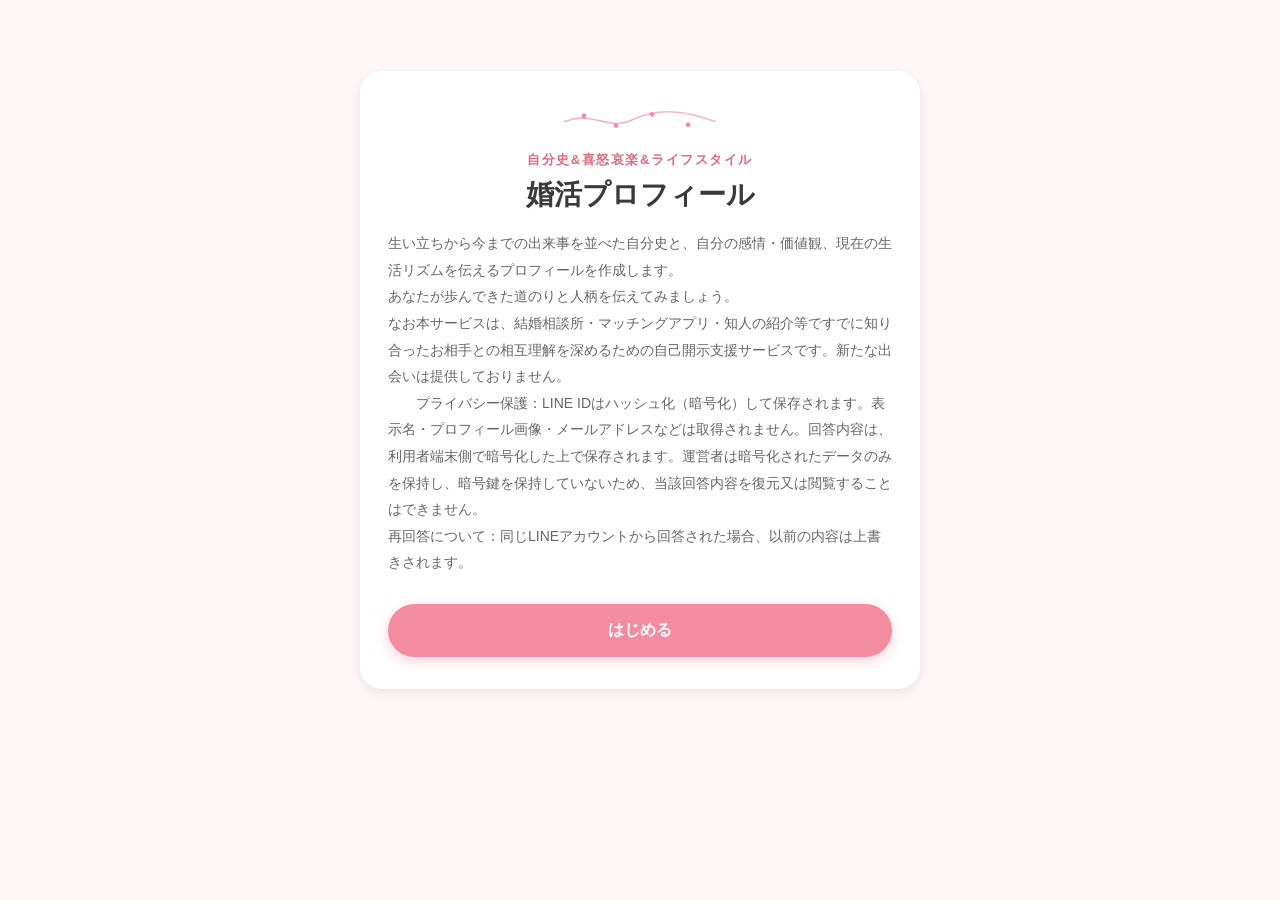
==== index.html @ e48422dd "Update index.html" ====
<!DOCTYPE html>
<html lang="ja">
<head>
<meta charset="UTF-8"/>
<meta name="viewport" content="width=device-width, initial-scale=1.0, viewport-fit=cover"/>
<meta name="theme-color" content="#f48ca0"/>
<title>婚活プロフィール</title>
<link rel="stylesheet" href="style.css"/>
<script src="https://static.line-scdn.net/liff/edge/2/sdk.js"></script>
</head>
<body>

<!-- 公開ビュー（共有リンクで開いたとき） -->
<div id="publicView" class="public-view container"></div>

<!-- スクショ抑止ウォーターマーク（共有リンクの閲覧者にのみ表示） -->
<div id="screenshotWatermark" aria-hidden="true"></div>
  
<!-- アプリ本体 -->
<div id="app" class="app-shell container">

  <!-- トップ画面 -->
  <section id="screen-top" class="screen screen-top">
    <div class="top-card">
      <div class="top-deco" aria-hidden="true">
        <svg viewBox="0 0 200 32" xmlns="http://www.w3.org/2000/svg">
          <path d="M6 18 C40 4,60 30,90 16 S150 2,194 18" fill="none" stroke="#f4b8c5" stroke-width="2" stroke-linecap="round"/>
          <circle cx="30" cy="11" r="3" fill="#f48ca0"/><circle cx="70" cy="23" r="3" fill="#f48ca0"/>
          <circle cx="115" cy="9" r="3" fill="#f48ca0"/><circle cx="160" cy="22" r="3" fill="#f48ca0"/>
        </svg>
      </div>
      <p class="top-eyebrow">自分史&喜怒哀楽&ライフスタイル</p>
      <h1 class="top-title"> 婚活プロフィール </h1>
      <p class="top-desc">
        生い立ちから今までの出来事を並べた自分史と、自分の感情・価値観、現在の生活リズムを伝えるプロフィールを作成します。<br>
        あなたが歩んできた道のりと人柄を伝えてみましょう。<br>
        なお本サービスは、結婚相談所・マッチングアプリ・知人の紹介等ですでに知り合ったお相手との相互理解を深めるための自己開示支援サービスです。新たな出会いは提供しておりません。<br>
　　プライバシー保護：LINE IDはハッシュ化（暗号化）して保存されます。表示名・プロフィール画像・メールアドレスなどは取得されません。回答内容は、利用者端末側で暗号化した上で保存されます。運営者は暗号化されたデータのみを保持し、暗号鍵を保持していないため、当該回答内容を復元又は閲覧することはできません。<br>
      再回答について：同じLINEアカウントから回答された場合、以前の内容は上書きされます。</p>
      <button id="startBtn" class="btn-primary" type="button">はじめる</button>
      <button id="resumeBtn" class="btn-ghost hidden" type="button">続きから作成する</button>
    </div>
  </section>

  <!-- メイン画面 -->
  <section id="screen-main" class="screen screen-main hidden">

    <header class="app-bar">
      <span class="app-bar-title" id="appBarTitle">自分史</span>
      <span id="saveStatus" class="save-status">
        <svg viewBox="0 0 24 24" class="save-status-icon"><path d="M7 18a4 4 0 0 1-.6-7.96A5 5 0 0 1 16 9.5a3.5 3.5 0 0 1 .5 6.98" fill="none" stroke="currentColor" stroke-width="1.6" stroke-linecap="round" stroke-linejoin="round"/></svg>
        下書き保存中
      </span>
    </header>

    <!-- 入力タブ -->
    <div id="tab-input" class="tab-panel">

      <!-- サブ切替（3つ） -->
      <div class="sub-switcher">
        <button class="sub-switch-btn active" data-sub="story" type="button">自分史</button>
        <button class="sub-switch-btn" data-sub="torisetsu" type="button">喜怒哀楽</button>
        <button class="sub-switch-btn" data-sub="schedule" type="button">スケジュール</button>
      </div>

      <!-- 自分史サブパネル -->
      <div id="sub-story" class="sub-panel">
        <p class="drag-hint">カード左上の「▲▼」ボタンで、並び順を入れ替えられます。</p>
        <div class="profile-card" id="profileCard">
          <p class="profile-card-label">プロフィール基本情報</p>
          <div class="profile-row">
            <div class="field field-name">
              <label for="profileName">お名前</label>
              <input id="profileName" type="text">
            </div>
            <div class="field field-age">
              <label for="profileAge">年齢</label>
              <input id="profileAge" type="number" inputmode="numeric" placeholder="28">
            </div>
          </div>
          <div class="field">
            <label for="profileBirthdate">生年月日</label>
            <input id="profileBirthdate" type="date">
            <p class="field-hint">※カードの開始/終了の年と年齢を自動計算するために使用します（公開ページには表示されません）</p>
          </div>
        </div>
        <div id="cardList" class="card-list"></div>
        <button id="addCardBtn" class="btn-add" type="button">＋ カードを追加</button>
      </div>

      <!-- 喜怒哀楽サブパネル -->
      <div id="sub-torisetsu" class="sub-panel hidden">
        <div class="torisetsu-intro-card">
          <p class="torisetsu-intro-title">喜怒哀楽</p>
          <p class="torisetsu-intro-desc">喜怒哀楽をテーマに、あなたの感情・価値観・扱い方を伝えましょう。すべて自由記述です。</p>
        </div>
        <!-- 喜 -->
        <div class="emotion-section emotion-joy">
          <div class="emotion-header">
            <span class="emotion-kanji">喜</span>
            <span class="emotion-label">うれしい・誇り</span>
          </div>
          <div class="field">
            <label for="tq1">最近、人からしてもらって嬉しかったことはなんですか？</label>
            <textarea id="tq1"></textarea>
          </div>
          <div class="field">
            <label for="tq2">わたしの自慢話（最近のことでも幼少期のことでも、仕事でも家事でも趣味でもなんでも、いくつでも好きに書いてみましょう！）</label>
            <textarea id="tq2"></textarea>
          </div>
        </div>
        <!-- 怒 -->
        <div class="emotion-section emotion-anger">
          <div class="emotion-header">
            <span class="emotion-kanji">怒</span>
            <span class="emotion-label">いかり・ストレス</span>
          </div>
          <div class="field">
            <label for="tq3">イラつくことがあるとどうなるタイプですか？（黙り込む・すぐカッとなる・いったん持ち帰ってから冷静に話したい　など）</label>
            <textarea id="tq3"></textarea>
          </div>
          <div class="field">
            <label for="tq4">ストレス発散方法はなんですか？</label>
            <textarea id="tq4"></textarea>
          </div>
        </div>
        <!-- 哀 -->
        <div class="emotion-section emotion-sorrow">
          <div class="emotion-header">
            <span class="emotion-kanji">哀</span>
            <span class="emotion-label">かなしい・落ち込む</span>
          </div>
          <div class="field">
            <label for="tq5">最近落ち込んだ出来事</label>
            <textarea id="tq5"></textarea>
          </div>
          <div class="field">
            <label for="tq6">落ち込んだ時はどうしてほしいですか？（一人にしてほしい・話を聞いてほしい・いつも通りにしてほしい　など）希望を教えてください。</label>
            <textarea id="tq6"></textarea>
          </div>
        </div>
        <!-- 楽 -->
        <div class="emotion-section emotion-fun">
          <div class="emotion-header">
            <span class="emotion-kanji">楽</span>
            <span class="emotion-label">たのしい・しあわせ</span>
          </div>
          <div class="field">
            <label for="tq7">家族や友人と盛り上がる話題はどんなジャンルが多いですか？</label>
            <textarea id="tq7"></textarea>
          </div>
          <div class="field">
            <label for="tq8">「人生が充実している、幸せだ」と感じる瞬間はどんな場面ですか？</label>
            <textarea id="tq8"></textarea>
          </div>
        </div>
      </div>

      <!-- スケジュールサブパネル -->
      <div id="sub-schedule" class="sub-panel hidden">
        <div class="schedule-intro-card">
          <p class="schedule-intro-title">生活スタイル・スケジュール</p>
          <p class="schedule-intro-desc">仕事の日・休日の平均的な1日を教えてください</p>
        </div>
        <div id="schedulePatternTabs" class="sched-tabs"></div>
        <div id="scheduleActivePattern"></div>
        <div id="scheduleInactivePatterns"></div>
        <button id="addPatternBtn" class="btn-add sched-add-pattern-btn" type="button">＋ パターンを追加</button>
      </div>

    </div><!-- /tab-input -->

    <!-- プレビュータブ -->
    <div id="tab-preview" class="tab-panel hidden">
      <button id="sendBtn" class="btn-primary btn-block" type="button">送信する</button>
      <button id="backToInputBtn" class="btn-ghost btn-block" type="button">入力に戻って編集する</button>
      <div id="previewContent"></div>
    </div>

    <!-- 設定タブ -->
    <div id="tab-settings" class="tab-panel hidden">
      <div class="settings-panel">
        <p class="settings-row-label">自動保存について</p>
        <p class="settings-row-desc">入力・カード追加・カード削除・並び替えのたびに、この端末へ自動的に保存されます。</p>
        <button id="resetBtn" class="btn-danger" type="button">下書きを削除して最初から作成する</button>
      </div>
    </div>

    <nav class="bottom-nav">
      <button class="nav-btn active" data-tab="input" type="button">
        <svg viewBox="0 0 24 24"><path d="M4 20h4l10-10-4-4L4 16v4Z" fill="none" stroke="currentColor" stroke-width="1.6" stroke-linejoin="round"/></svg>
        <span>入力</span>
      </button>
      <button class="nav-btn" data-tab="preview" type="button">
        <svg viewBox="0 0 24 24"><path d="M2 12s3.5-6 10-6 10 6 10 6-3.5 6-10 6-10-6-10-6Z" fill="none" stroke="currentColor" stroke-width="1.6" stroke-linejoin="round"/><circle cx="12" cy="12" r="2.6" fill="none" stroke="currentColor" stroke-width="1.6"/></svg>
        <span>プレビュー</span>
      </button>
      <button class="nav-btn" data-tab="settings" type="button">
        <svg viewBox="0 0 24 24"><circle cx="12" cy="12" r="3" fill="none" stroke="currentColor" stroke-width="1.6"/><path d="M19.4 13a7.6 7.6 0 0 0 0-2l2-1.4-2-3.4-2.3.8a7.7 7.7 0 0 0-1.8-1l-.3-2.4h-4l-.3 2.4a7.7 7.7 0 0 0-1.8 1l-2.3-.8-2 3.4 2 1.4a7.6 7.6 0 0 0 0 2l-2 1.4 2 3.4 2.3-.8a7.7 7.7 0 0 0 1.8 1l.3 2.4h4l.3-2.4a7.7 7.7 0 0 0 1.8-1l2.3.8 2-3.4-2-1.4Z" fill="none" stroke="currentColor" stroke-width="1.3" stroke-linejoin="round"/></svg>
        <span>設定</span>
      </button>
    </nav>
  </section>

</div>

<!-- 共有モーダル -->
<div id="shareModal" class="modal hidden">
  <div class="modal-content">
    <h3>共有</h3>
    <input id="shareName" placeholder="お名前を入力してください（任意）">
    <button id="shareBtn">共有する</button>
  </div>
</div>

<!-- 自分史カードテンプレート -->
<template id="cardTemplate">
  <div class="life-card">
    <div class="life-card-header">
      <div class="move-buttons">
        <button class="move-up" type="button" aria-label="上に移動">▲</button>
        <button class="move-down" type="button" aria-label="下に移動">▼</button>
      </div>
      <select class="card-category"></select>
      <button class="delete-card" type="button" aria-label="カードを削除">×</button>
    </div>
    <div class="card-body">
      <div class="field other-category-field hidden">
        <label>カテゴリ名</label>
        <input type="text" class="card-categoryName" placeholder="例：保育園、海外赴任など">
      </div>
      <div class="period-grid">
        <div class="field">
          <label>開始年</label>
          <div class="unit-input"><input type="number" inputmode="numeric" class="card-startYear" placeholder="2000"><span>年</span></div>
        </div>
        <div class="field">
          <label>開始年齢</label>
          <div class="unit-input"><input type="number" inputmode="numeric" class="card-startAge" placeholder="6"><span>歳</span></div>
        </div>
        <div class="field">
          <label>終了年</label>
          <div class="unit-input"><input type="number" inputmode="numeric" class="card-endYear" placeholder="2006"><span>年</span></div>
        </div>
        <div class="field">
          <label>終了年齢</label>
          <div class="unit-input"><input type="number" inputmode="numeric" class="card-endAge" placeholder="12"><span>歳</span></div>
        </div>
      </div>
      <div class="field">
        <label>学校名・会社名・施設名</label>
        <input type="text" class="card-orgName" placeholder="○○市立△△小学校">
      </div>
      <div class="field">
        <label>住んでいた場所</label>
        <input type="text" class="card-livedPlace" placeholder="神奈川県横浜市">
      </div>
      <div class="two-col">
        <div class="field">
          <label>当時の趣味</label>
          <textarea class="card-hobby" placeholder="サッカー、読書"></textarea>
        </div>
        <div class="field">
          <label>習い事・部活動</label>
          <textarea class="card-lessons" placeholder="サッカークラブ、そろばん"></textarea>
        </div>
      </div>
      <div class="two-col">
        <div class="field">
          <label>一番の思い出</label>
          <textarea class="card-bestMemory" placeholder="修学旅行が楽しかった！"></textarea>
        </div>
        <div class="field">
          <label>当時の自分を一言で表すと？</label>
          <input type="text" class="card-onePhrase" placeholder="好奇心旺盛">
        </div>
      </div>
    </div>
  </div>
</template>

<script src="app.js"></script>
</body>
</html>
---- style.css ----
/* ============================================================
   トークン
   ============================================================ */
:root{
  --pink-bg:      #fff6f7;
  --pink-primary: #f48ca0;
  --pink-deep:    #d96c7d;
  --pink-border:  #f0c5cc;
  --pink-soft:    #fff0f2;
  --ink:          #444444;
  --ink-soft:     #888888;
  --white:        #ffffff;
  --shadow-card:  0 4px 12px rgba(0,0,0,.08);
  --shadow-float: 0 8px 22px rgba(0,0,0,.14);
  --radius-lg: 22px;
  --radius-md: 16px;
  --radius-sm: 12px;
  --radius-pill: 50px;
  --joy-bg:#fff8f0; --joy-deep:#e07040; --joy-border:#fad0b0;
  --anger-bg:#fff4f4; --anger-deep:#c04040; --anger-border:#f0c0c0;
  --sorrow-bg:#f4f6ff; --sorrow-deep:#4060b8; --sorrow-border:#c0ccf0;
  --fun-bg:#f8fff0; --fun-deep:#5a9040; --fun-border:#c8e8a8;
}

*{ box-sizing:border-box; }
body{
  margin:0; padding:20px 14px 0;
  background:var(--pink-bg);
  font-family:-apple-system,BlinkMacSystemFont,"Hiragino Sans","Yu Gothic",sans-serif;
  color:var(--ink); -webkit-tap-highlight-color:transparent;
}
.container{ max-width:560px; margin:0 auto; }
.hidden{ display:none !important; }
:focus-visible{ outline:2px solid var(--pink-deep); outline-offset:2px; }
@media(prefers-reduced-motion:reduce){ *{ transition:none !important; animation:none !important; } }

label{ display:block; margin-bottom:6px; font-size:13px; font-weight:600; color:#555; }

input[type="text"],input[type="number"],input[type="date"],input[type="time"],textarea,select{
  width:100%; padding:12px 14px; border:1px solid var(--pink-border);
  border-radius:var(--radius-sm); background:var(--white);
  font-size:15px; font-family:inherit; color:var(--ink);
}
textarea{ min-height:72px; resize:vertical; line-height:1.6; }
.field{ margin-bottom:14px; }

/* ============================================================
   トップ画面
   ============================================================ */
.screen-top{ min-height:80vh; display:flex; align-items:center; }
.top-card{
  width:100%; background:var(--white); border-radius:var(--radius-lg);
  box-shadow:var(--shadow-card); padding:36px 28px 32px; text-align:center;
}
.top-deco svg{ width:160px; height:26px; }
.top-eyebrow{ margin:14px 0 6px; font-size:13px; font-weight:700; letter-spacing:.12em; color:var(--pink-deep); }
.top-title{ margin:0 0 16px; font-size:28px; font-weight:800; line-height:1.4; color:#3a3a3a; }
.top-desc{ margin:0 0 28px; font-size:14px; line-height:1.9; color:#666; text-align:left; }
.btn-primary{
  display:block; width:100%; padding:16px; border:none; border-radius:var(--radius-pill);
  background:var(--pink-primary); color:#fff; font-size:16px; font-weight:700; cursor:pointer;
  box-shadow:0 4px 14px rgba(244,140,160,.4);
}
.btn-primary:active{ opacity:.92; }
.btn-ghost{
  display:block; width:100%; margin-top:12px; padding:14px;
  border:2px solid var(--pink-border); border-radius:var(--radius-pill);
  background:#fff; color:var(--pink-deep); font-size:15px; font-weight:700; cursor:pointer;
}
.btn-block{ width:100%; margin-bottom:16px; }

/* ============================================================
   アプリバー
   ============================================================ */
.app-bar{
  position:sticky; top:0; z-index:10; display:flex; align-items:center;
  justify-content:space-between; padding:10px 4px 14px; background:var(--pink-bg);
}
.app-bar-title{ font-size:17px; font-weight:800; color:#3a3a3a; }
.save-status{
  display:inline-flex; align-items:center; gap:5px; font-size:12px; font-weight:600;
  color:var(--pink-deep); background:var(--pink-soft); padding:6px 10px;
  border-radius:var(--radius-pill); transition:opacity .25s;
}
.save-status-icon{ width:14px; height:14px; }
.save-status.just-saved{ opacity:.55; }

/* ============================================================
   タブパネル
   ============================================================ */
.tab-panel{ padding-bottom:96px; }

/* ============================================================
   サブ切替（3ボタン）
   ============================================================ */
.sub-switcher{
  display:flex; gap:6px; margin-bottom:16px; background:var(--white);
  border-radius:var(--radius-pill); padding:4px; box-shadow:var(--shadow-card);
}
.sub-switch-btn{
  flex:1; padding:9px 2px; border:none; border-radius:var(--radius-pill);
  background:transparent; color:var(--ink-soft); font-size:12.5px; font-weight:700;
  cursor:pointer; transition:.2s; white-space:nowrap;
}
.sub-switch-btn.active{
  background:var(--pink-primary); color:#fff;
  box-shadow:0 2px 8px rgba(244,140,160,.35);
}
.sub-panel{ display:block; }

/* ============================================================
   プロフィールカード
   ============================================================ */
.profile-card{
  background:var(--white); border-radius:var(--radius-lg);
  box-shadow:var(--shadow-card); padding:18px 18px 6px; margin-bottom:16px;
}
.drag-hint{
  margin:0 0 14px; padding:10px 14px; background:var(--pink-soft);
  border-radius:var(--radius-md); font-size:12.5px; line-height:1.6; color:var(--pink-deep);
}
.profile-card-label{ margin:0 0 12px; font-size:13px; font-weight:700; color:var(--pink-deep); }
.profile-row{ display:grid; grid-template-columns:1fr 90px; gap:12px; }
.field-hint{ margin:6px 0 14px; font-size:11px; line-height:1.6; color:var(--ink-soft); }

/* ============================================================
   自分史カード（入力）
   ============================================================ */
.card-list{ display:flex; flex-direction:column; gap:14px; margin-bottom:18px; }
.life-card{ background:var(--white); border-radius:var(--radius-lg); box-shadow:var(--shadow-card); overflow:hidden; }
.life-card.dragging{ transform:scale(1.03); box-shadow:var(--shadow-float); opacity:.85; }
.life-card-header{
  display:flex; align-items:center; gap:10px; padding:10px 12px;
  border-bottom:1px solid var(--pink-soft);
}
.drag-handle{
  flex:0 0 auto; width:34px; height:34px; border:none; background:transparent;
  color:var(--ink-soft); font-size:20px; line-height:1; cursor:grab; touch-action:none;
}
.card-category{ flex:1; border:none; background:transparent; font-size:16px; font-weight:700; color:var(--pink-deep); padding:6px 8px; }
.delete-card{ flex:0 0 auto; width:32px; height:32px; border:none; background:transparent; color:#cc6b78; font-size:20px; line-height:1; cursor:pointer; }
.card-body{ padding:14px 16px 4px; }
.other-category-field.hidden{ display:none; }
.period-grid{ display:grid; grid-template-columns:repeat(2,1fr); gap:10px 12px; margin-bottom:4px; }
@media(min-width:420px){ .period-grid{ grid-template-columns:repeat(4,1fr); } }
.unit-input{ position:relative; display:flex; align-items:center; }
.unit-input input{ padding-right:30px; }
.unit-input span{ position:absolute; right:12px; font-size:13px; color:var(--ink-soft); pointer-events:none; }
.two-col{ display:grid; grid-template-columns:1fr; gap:0 14px; }
@media(min-width:480px){ .two-col{ grid-template-columns:1fr 1fr; } }
.btn-add{
  display:block; width:100%; padding:16px; border:none; border-radius:var(--radius-pill);
  background:var(--pink-primary); color:#fff; font-size:16px; font-weight:700; cursor:pointer;
  box-shadow:0 4px 12px rgba(244,140,160,.35);
}
.btn-add:active{ opacity:.92; }

/* ============================================================
   自分トリセツ入力
   ============================================================ */
.torisetsu-intro-card{
  background:var(--white); border-radius:var(--radius-lg); box-shadow:var(--shadow-card);
  padding:18px 18px 14px; margin-bottom:16px; text-align:center;
}
.torisetsu-intro-title{ margin:0 0 8px; font-size:18px; font-weight:800; color:var(--pink-deep); }
.torisetsu-intro-desc{ margin:0; font-size:13px; line-height:1.8; color:#666; }
.emotion-section{ border-radius:var(--radius-lg); padding:18px 18px 6px; margin-bottom:16px; box-shadow:var(--shadow-card); }
.emotion-joy   { background:var(--joy-bg);    border:1px solid var(--joy-border); }
.emotion-anger { background:var(--anger-bg);  border:1px solid var(--anger-border); }
.emotion-sorrow{ background:var(--sorrow-bg); border:1px solid var(--sorrow-border); }
.emotion-fun   { background:var(--fun-bg);    border:1px solid var(--fun-border); }
.emotion-joy    input,.emotion-joy    textarea{ border-color:var(--joy-border); }
.emotion-anger  input,.emotion-anger  textarea{ border-color:var(--anger-border); }
.emotion-sorrow input,.emotion-sorrow textarea{ border-color:var(--sorrow-border); }
.emotion-fun    input,.emotion-fun    textarea{ border-color:var(--fun-border); }
.emotion-header{ display:flex; align-items:center; gap:10px; margin-bottom:14px; }
.emotion-kanji{
  flex:0 0 auto; width:38px; height:38px; border-radius:50%;
  display:flex; align-items:center; justify-content:center;
  font-size:18px; font-weight:800; color:#fff;
}
.emotion-joy    .emotion-kanji{ background:var(--joy-deep); }
.emotion-anger  .emotion-kanji{ background:var(--anger-deep); }
.emotion-sorrow .emotion-kanji{ background:var(--sorrow-deep); }
.emotion-fun    .emotion-kanji{ background:var(--fun-deep); }
.emotion-label{ font-size:13px; font-weight:700; color:var(--ink-soft); }

/* ============================================================
   スケジュール入力
   ============================================================ */
.schedule-intro-card{
  background:var(--white); border-radius:var(--radius-lg); box-shadow:var(--shadow-card);
  padding:18px 18px 14px; margin-bottom:16px; text-align:center;
}
.schedule-intro-title{ margin:0 0 8px; font-size:18px; font-weight:800; color:var(--pink-deep); }
.schedule-intro-desc{ margin:0; font-size:13px; line-height:1.8; color:#666; }

/* パターンタブ行 */
.sched-tabs{
  display:flex; gap:6px; margin-bottom:14px; overflow-x:auto;
  padding-bottom:4px; -webkit-overflow-scrolling:touch;
}
.sched-tabs::-webkit-scrollbar{ display:none; }

.sched-tab-btn{
  flex:0 0 auto; padding:8px 14px; border:2px solid var(--pink-border);
  border-radius:var(--radius-pill); background:var(--white);
  color:var(--ink-soft); font-size:13px; font-weight:700; cursor:pointer; white-space:nowrap;
}
.sched-tab-btn.active{
  background:var(--pink-primary); border-color:var(--pink-primary); color:#fff;
  box-shadow:0 2px 8px rgba(244,140,160,.35);
}
.sched-tab-add{
  flex:0 0 auto; padding:8px 14px; border:2px dashed var(--pink-border);
  border-radius:var(--radius-pill); background:transparent;
  color:var(--pink-deep); font-size:13px; font-weight:700; cursor:pointer; white-space:nowrap;
}

/* アクティブパターンカード */
.sched-active-card{
  background:var(--white); border-radius:var(--radius-lg);
  box-shadow:var(--shadow-card); margin-bottom:14px; overflow:hidden;
}
.sched-active-header{
  display:flex; align-items:center; justify-content:space-between;
  padding:12px 14px; border-bottom:1px solid var(--pink-soft);
  background:var(--pink-soft);
}
.sched-active-name{ font-size:15px; font-weight:800; color:var(--pink-deep); }
.sched-active-sublabel{ font-size:12px; color:var(--ink-soft); margin-left:4px; }
.sched-pattern-menu-btn{
  border:none; background:transparent; color:var(--ink-soft);
  font-size:22px; line-height:1; cursor:pointer; padding:2px 6px;
}

/* スロット行 */
.sched-slot-list{ padding:6px 0; }
.sched-slot{
  display:flex; align-items:center; gap:8px; padding:8px 12px;
  border-bottom:1px solid #faf0f2;
}
.sched-slot:last-child{ border-bottom:none; }
.sched-slot.dragging{ background:#fff8f9; box-shadow:var(--shadow-float); opacity:.85; border-radius:var(--radius-sm); }

.sched-slot-drag{
  flex:0 0 auto; width:28px; height:28px; border:none; background:transparent;
  color:var(--ink-soft); font-size:18px; line-height:1; cursor:grab; touch-action:none;
}
.sched-slot-content{ flex:1; min-width:0; }
.sched-slot-times{ display:flex; align-items:center; gap:4px; margin-bottom:5px; }
.sched-slot-times input[type="time"]{
  width:0; min-width:88px; padding:5px 7px; font-size:13px;
  border-radius:8px; border:1px solid var(--pink-border);
}
.sched-slot-sep{ font-size:12px; color:var(--ink-soft); flex:0 0 auto; }
.sched-slot-activity{
  width:100%; padding:5px 8px; font-size:14px;
  border-radius:8px; border:1px solid var(--pink-border);
}
.sched-slot-delete{
  flex:0 0 auto; width:30px; height:30px; border:none; background:transparent;
  color:#cc6b78; font-size:18px; line-height:1; cursor:pointer;
}

/* 時間帯追加ボタン */
.sched-add-slot-btn{
  display:block; width:calc(100% - 24px); margin:10px 12px 14px;
  padding:11px; border:2px dashed var(--pink-border); border-radius:var(--radius-pill);
  background:transparent; color:var(--pink-deep); font-size:14px; font-weight:700; cursor:pointer;
}

/* 非アクティブパターン（折りたたみ）カード */
.sched-collapsed-card{
  display:flex; align-items:center; justify-content:space-between;
  background:var(--white); border-radius:var(--radius-md); box-shadow:var(--shadow-card);
  padding:14px 16px; margin-bottom:10px; cursor:pointer;
}
.sched-collapsed-name{ font-size:14px; font-weight:700; color:#3a3a3a; }
.sched-collapsed-sublabel{ font-size:12px; color:var(--ink-soft); margin-left:4px; }
.sched-chevron{ width:18px; height:18px; color:var(--ink-soft); flex:0 0 auto; }

.sched-add-pattern-btn{ margin-top:6px; }

/* ============================================================
   ボトムナビ
   ============================================================ */
.bottom-nav{
  position:fixed; left:50%; bottom:0; transform:translateX(-50%);
  width:min(560px,100%); display:flex; background:#ffffff;
  border-top:1px solid var(--pink-border); box-shadow:0 -4px 14px rgba(0,0,0,.06);
  padding:6px 6px calc(6px + env(safe-area-inset-bottom)); z-index:20;
}
.nav-btn{
  flex:1; display:flex; flex-direction:column; align-items:center; gap:3px;
  border:none; background:transparent; color:var(--ink-soft);
  font-size:11px; font-weight:600; padding:6px 0; cursor:pointer;
}
.nav-btn svg{ width:22px; height:22px; }
.nav-btn.active{ color:var(--pink-deep); }

/* ============================================================
   設定タブ
   ============================================================ */
.settings-panel{ background:var(--white); border-radius:var(--radius-lg); box-shadow:var(--shadow-card); padding:22px 20px; }
.settings-row-label{ margin:0 0 8px; font-size:15px; font-weight:700; color:#3a3a3a; }
.settings-row-desc{ margin:0 0 22px; font-size:13px; line-height:1.8; color:#666; }
.btn-danger{
  display:block; width:100%; padding:14px; border:1px solid #e5b2b2;
  border-radius:var(--radius-pill); background:#fff; color:#c0494f; font-size:14px; font-weight:700; cursor:pointer;
}

/* ============================================================
   タイムライン（プレビュー・公開ビュー共通）
   ============================================================ */
.public-view{ display:none; padding-bottom:40px; }

/********************************
 * 共有モーダル
 ********************************/

.modal{
  display:none;
  position:fixed;
  inset:0;
  background:rgba(0,0,0,.45);
  justify-content:center;
  align-items:center;
  padding:20px;
  z-index:999;
}

.modal.show{
  display:flex;
}

.modal-content{
  width:100%;
  max-width:400px;
  background:var(--white);
  border-radius:var(--radius-lg);
  padding:24px;
  box-shadow:var(--shadow-float);
}

.modal-content h3{
  margin-top:0;
  text-align:center;
  color:var(--pink-deep);
}

#shareName{
  width:100%;
  margin-top:12px;
}

#shareBtn{
  width:100%;
  margin-top:16px;
  padding:14px;
  border:none;
  border-radius:var(--radius-sm);
  background:var(--pink-primary);
  color:#fff;
  font-size:16px;
  font-weight:700;
  cursor:pointer;
}

#shareBtn:disabled{
  opacity:.6;
  cursor:default;
}

/********************************
 * 公開ビュー：状態表示（読み込み中・エラー時）
 ********************************/

.state-card{
  background:var(--white);
  border-radius:var(--radius-lg);
  box-shadow:var(--shadow-card);
  padding:36px 24px;
  text-align:center;
  margin:20px 16px;
}

.state-title{
  margin:0 0 8px;
  font-size:17px;
  font-weight:700;
  color:var(--pink-deep);
}

.state-text{
  margin:0;
  font-size:14px;
  line-height:1.8;
  color:var(--ink-soft);
}

.state-spinner{
  width:30px;
  height:30px;
  margin:0 auto 14px;
}

.state-spinner img{
  width:30px;
  height:30px;
  display:none;
}

.state-spinner .spinner-light{
  display:block;
}

@media (prefers-color-scheme: dark){
  .state-spinner .spinner-light{ display:none; }
  .state-spinner .spinner-dark{ display:block; }
}
.timeline-header{
  background:#fff; border-radius:var(--radius-lg); box-shadow:var(--shadow-card);
  padding:26px 22px; text-align:center; margin-bottom:16px;
}
.timeline-header-deco svg{ width:140px; height:24px; }
.timeline-header-title{ margin:10px 0 0; font-size:22px; font-weight:800; color:var(--pink-deep); letter-spacing:.04em; }
.timeline-header-sub{ margin:2px 0 18px; font-size:11px; letter-spacing:.18em; color:var(--ink-soft); }
.timeline-profile{ display:flex; align-items:center; gap:14px; text-align:left; }
.avatar-circle{
  flex:0 0 auto; width:54px; height:54px; border-radius:50%;
  background:linear-gradient(135deg,#f8a8b8,#f48ca0); color:#fff;
  font-size:20px; font-weight:800; display:flex; align-items:center; justify-content:center;
}
.timeline-profile-name{ margin:0; font-size:16px; font-weight:800; color:#3a3a3a; }
.timeline-date{ margin:14px 0 0; font-size:11px; color:var(--ink-soft); text-align:right; }
.timeline-list{ position:relative; }
.timeline-item{ display:flex; gap:10px; margin-bottom:14px; }
.timeline-rail{ flex:0 0 18px; position:relative; display:flex; justify-content:center; }
.timeline-rail::before{
  content:""; position:absolute; top:6px; bottom:-20px; width:2px; background:var(--pink-border);
}
.timeline-item:last-child .timeline-rail::before{ display:none; }
.timeline-dot{
  position:relative; z-index:1; width:11px; height:11px; margin-top:6px;
  border-radius:50%; background:var(--pink-primary); box-shadow:0 0 0 3px #fff;
}
.timeline-card{ flex:1; background:#fff; border-radius:var(--radius-md); box-shadow:var(--shadow-card); padding:16px 16px 14px; }
.timeline-period{ margin:0 0 6px; font-size:12px; font-weight:700; color:var(--ink-soft); }
.timeline-category{ display:flex; align-items:center; gap:8px; margin:0 0 10px; font-size:15px; font-weight:800; color:#3a3a3a; }
.cat-icon{
  flex:0 0 auto; width:26px; height:26px; border-radius:50%; background:var(--pink-soft);
  color:var(--pink-deep); display:flex; align-items:center; justify-content:center;
}
.cat-icon svg{ width:15px; height:15px; }
.field-row{ display:flex; gap:10px; padding:5px 0; font-size:13px; line-height:1.7; }
.field-row-label{ flex:0 0 84px; color:var(--pink-deep); font-weight:700; }
.field-row-value{ flex:1; color:#555; word-break:break-word; }
.timeline-empty{
  background:#fff; border-radius:var(--radius-md); box-shadow:var(--shadow-card);
  padding:32px 20px; text-align:center; color:var(--ink-soft); font-size:14px;
}

/* ============================================================
   自分トリセツ 表示
   ============================================================ */
.torisetsu-view-header{
  background:#fff; border-radius:var(--radius-lg); box-shadow:var(--shadow-card);
  padding:24px 22px; text-align:center; margin:24px 0 16px;
}
.torisetsu-view-header-deco svg{ width:140px; height:24px; }
.torisetsu-view-title{ margin:10px 0 2px; font-size:22px; font-weight:800; color:var(--pink-deep); letter-spacing:.04em; }
.torisetsu-view-sub{ margin:0; font-size:11px; letter-spacing:.12em; color:var(--ink-soft); }
.torisetsu-emotion-block{ border-radius:var(--radius-lg); padding:16px 18px 6px; margin-bottom:14px; box-shadow:var(--shadow-card); }
.torisetsu-joy   { background:var(--joy-bg);    border:1px solid var(--joy-border); }
.torisetsu-anger { background:var(--anger-bg);  border:1px solid var(--anger-border); }
.torisetsu-sorrow{ background:var(--sorrow-bg); border:1px solid var(--sorrow-border); }
.torisetsu-fun   { background:var(--fun-bg);    border:1px solid var(--fun-border); }
.torisetsu-emotion-heading{ display:flex; align-items:center; gap:10px; margin-bottom:10px; font-size:15px; font-weight:800; color:#3a3a3a; }
.torisetsu-kanji-badge{
  flex:0 0 auto; width:28px; height:28px; border-radius:50%;
  display:flex; align-items:center; justify-content:center; font-size:14px; font-weight:800; color:#fff;
}
.badge-joy   { background:var(--joy-deep); }
.badge-anger { background:var(--anger-deep); }
.badge-sorrow{ background:var(--sorrow-deep); }
.badge-fun   { background:var(--fun-deep); }
.torisetsu-qa{ padding:8px 0; border-top:1px solid rgba(0,0,0,.06); }
.torisetsu-question{ margin:0 0 4px; font-size:12px; font-weight:700; color:var(--ink-soft); line-height:1.5; }
.torisetsu-answer{ margin:0 0 8px; font-size:14px; color:#444; line-height:1.8; white-space:pre-wrap; word-break:break-word; }

/* ============================================================
   スケジュール 表示（プレビュー・公開ビュー）
   ============================================================ */
.sched-view-header{
  background:#fff; border-radius:var(--radius-lg); box-shadow:var(--shadow-card);
  padding:24px 22px; text-align:center; margin:24px 0 16px;
}
.sched-view-header-deco svg{ width:140px; height:24px; }
.sched-view-title{ margin:10px 0 2px; font-size:22px; font-weight:800; color:var(--pink-deep); letter-spacing:.04em; }
.sched-view-sub{ margin:0; font-size:11px; letter-spacing:.12em; color:var(--ink-soft); }

.sched-view-wrapper{ overflow-x:auto; -webkit-overflow-scrolling:touch; }

.sched-grid-wrapper{
  display:grid; min-width:280px;
  border-radius:var(--radius-md); overflow:hidden;
  box-shadow:var(--shadow-card); background:#fff;
}

.sched-axis-col{ background:#fafafa; }

.sched-col-header-spacer{ height:48px; border-bottom:1px solid #f0f0f0; }

.sched-axis-body{ position:relative; }

.sched-hour-label{
  position:absolute; left:0; right:0; padding:0 6px;
  font-size:10px; font-weight:600; color:var(--ink-soft);
  transform:translateY(-50%); line-height:1; user-select:none;
}

.sched-pattern-col{ border-left:1px solid #f0f0f0; min-width:0; }

.sched-col-header{
  height:48px; display:flex; flex-direction:column; align-items:center;
  justify-content:center; padding:4px 8px; border-bottom:1px solid rgba(0,0,0,.06);
  text-align:center;
}
.sched-col-name{ font-size:13px; font-weight:800; line-height:1.2; }
.sched-col-sublabel{ font-size:10px; color:var(--ink-soft); }

.sched-col-body{ position:relative; }

.sched-block{
  position:absolute; left:3px; right:3px;
  border-radius:8px; padding:3px 6px;
  display:flex; flex-direction:column; justify-content:flex-start;
  overflow:hidden; border:1px solid rgba(0,0,0,.06);
}
.sched-block-time{ font-size:9px; font-weight:600; color:#666; line-height:1.3; white-space:nowrap; }
.sched-block-activity{ font-size:11px; font-weight:700; color:#333; line-height:1.3; word-break:break-all; }

/* 追加パターン行（下部） */
.sched-extra-row{
  background:#fff; border-radius:var(--radius-md); box-shadow:var(--shadow-card);
  padding:14px 16px; margin-top:14px;
}
.sched-extra-label{ display:block; font-size:12px; font-weight:700; color:var(--ink-soft); margin-bottom:8px; }
.sched-extra-tabs{ display:flex; flex-wrap:wrap; gap:8px; margin-bottom:8px; }
.sched-extra-tab{
  padding:7px 14px; border:2px solid var(--pink-border); border-radius:var(--radius-pill);
  background:var(--white); color:var(--pink-deep); font-size:13px; font-weight:700; cursor:pointer;
}
.sched-extra-tab:hover{ background:var(--pink-soft); }
.sched-extra-hint{ font-size:11px; color:var(--ink-soft); }

/* ---- 公開ビューのCTA ---- */
.cta-card{
  margin-top:20px; padding:22px 20px;
  background:linear-gradient(135deg,#fff9fa,#ffeef1);
  border:2px dashed #f4b8c5; border-radius:var(--radius-lg); text-align:center;
}
.cta-title{ margin:0 0 8px; font-size:16px; font-weight:800; color:var(--pink-deep); }
.cta-text{ margin:0 0 16px; font-size:13px; line-height:1.7; color:#666; }
.cta-btn{ box-shadow:0 4px 12px rgba(244,140,160,.35); }

@media(max-width:480px){
  .top-title{ font-size:25px; }
  .top-card{ padding:30px 22px 26px; }
}
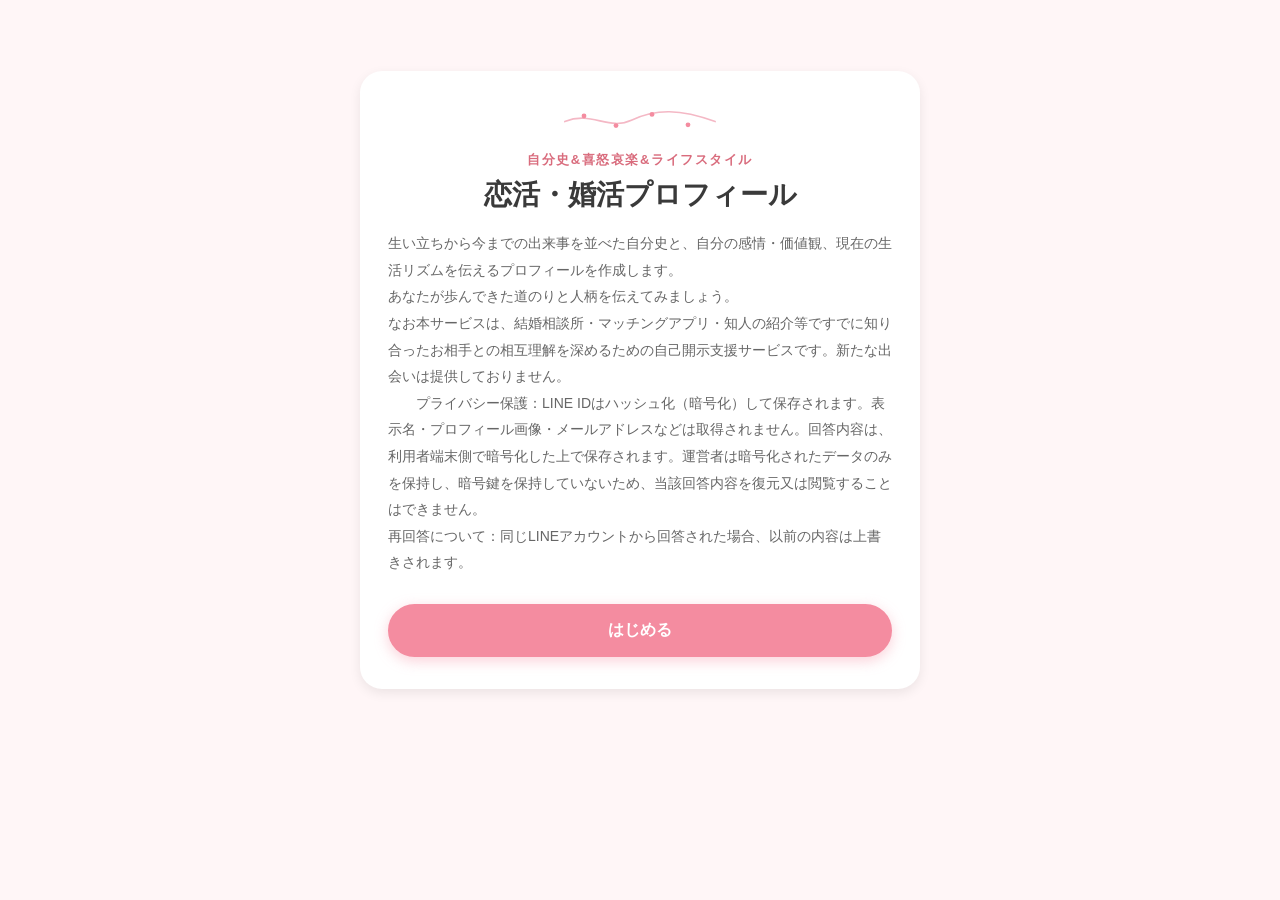
==== commit f4092ac9: "Update index.html" ====
--- a/index.html
+++ b/index.html
@@ -4,7 +4,7 @@
 <meta charset="UTF-8"/>
 <meta name="viewport" content="width=device-width, initial-scale=1.0, viewport-fit=cover"/>
 <meta name="theme-color" content="#f48ca0"/>
-<title>婚活プロフィール</title>
+<title>恋活・婚活プロフィール</title>
 <link rel="stylesheet" href="style.css"/>
 <script src="https://static.line-scdn.net/liff/edge/2/sdk.js"></script>
 </head>
@@ -30,7 +30,7 @@
         </svg>
       </div>
       <p class="top-eyebrow">自分史&喜怒哀楽&ライフスタイル</p>
-      <h1 class="top-title"> 婚活プロフィール </h1>
+      <h1 class="top-title"> 恋活・婚活プロフィール </h1>
       <p class="top-desc">
         生い立ちから今までの出来事を並べた自分史と、自分の感情・価値観、現在の生活リズムを伝えるプロフィールを作成します。<br>
         あなたが歩んできた道のりと人柄を伝えてみましょう。<br>
--- a/style.css
+++ b/style.css
@@ -128,15 +128,20 @@
    ============================================================ */
 .card-list{ display:flex; flex-direction:column; gap:14px; margin-bottom:18px; }
 .life-card{ background:var(--white); border-radius:var(--radius-lg); box-shadow:var(--shadow-card); overflow:hidden; }
-.life-card.dragging{ transform:scale(1.03); box-shadow:var(--shadow-float); opacity:.85; }
 .life-card-header{
   display:flex; align-items:center; gap:10px; padding:10px 12px;
   border-bottom:1px solid var(--pink-soft);
 }
-.drag-handle{
-  flex:0 0 auto; width:34px; height:34px; border:none; background:transparent;
-  color:var(--ink-soft); font-size:20px; line-height:1; cursor:grab; touch-action:none;
-}
+.move-buttons{
+  flex:0 0 auto; display:flex; flex-direction:column; gap:2px;
+}
+.move-up,.move-down{
+  width:30px; height:20px; border:none; border-radius:6px; background:var(--pink-soft);
+  color:var(--pink-deep); font-size:11px; line-height:1; cursor:pointer;
+  display:flex; align-items:center; justify-content:center;
+}
+.move-up:active,.move-down:active{ opacity:.8; }
+.move-up:disabled,.move-down:disabled{ opacity:.3; cursor:default; }
 .card-category{ flex:1; border:none; background:transparent; font-size:16px; font-weight:700; color:var(--pink-deep); padding:6px 8px; }
 .delete-card{ flex:0 0 auto; width:32px; height:32px; border:none; background:transparent; color:#cc6b78; font-size:20px; line-height:1; cursor:pointer; }
 .card-body{ padding:14px 16px 4px; }
@@ -241,12 +246,17 @@
   border-bottom:1px solid #faf0f2;
 }
 .sched-slot:last-child{ border-bottom:none; }
-.sched-slot.dragging{ background:#fff8f9; box-shadow:var(--shadow-float); opacity:.85; border-radius:var(--radius-sm); }
-
-.sched-slot-drag{
-  flex:0 0 auto; width:28px; height:28px; border:none; background:transparent;
-  color:var(--ink-soft); font-size:18px; line-height:1; cursor:grab; touch-action:none;
-}
+
+.sched-slot .move-buttons{
+  flex:0 0 auto; display:flex; flex-direction:column; gap:2px;
+}
+.sched-slot .move-up,.sched-slot .move-down{
+  width:26px; height:18px; border:none; border-radius:5px; background:var(--pink-soft);
+  color:var(--pink-deep); font-size:10px; line-height:1; cursor:pointer;
+  display:flex; align-items:center; justify-content:center;
+}
+.sched-slot .move-up:active,.sched-slot .move-down:active{ opacity:.8; }
+.sched-slot .move-up:disabled,.sched-slot .move-down:disabled{ opacity:.3; cursor:default; }
 .sched-slot-content{ flex:1; min-width:0; }
 .sched-slot-times{ display:flex; align-items:center; gap:4px; margin-bottom:5px; }
 .sched-slot-times input[type="time"]{
@@ -569,3 +579,25 @@
   .top-title{ font-size:25px; }
   .top-card{ padding:30px 22px 26px; }
 }
+
+/********************************
+ * スクショ抑止用ウォーターマーク
+ * ・共有リンクを開いた閲覧者の画面にのみ重ねて表示する
+ * ・position:fixedのためスクロールしても常に画面上に留まり、
+ *   端末でスクショを撮ってもウォーターマークごと写り込む
+ * ・pointer-eventsはnoneにして操作の邪魔をしないようにする
+ ********************************/
+
+#screenshotWatermark{
+  display:none;
+  position:fixed;
+  inset:0;
+  z-index:9999;
+  pointer-events:none;
+  background-repeat:repeat;
+  background-position:top left;
+}
+
+#screenshotWatermark.show{
+  display:block;
+}
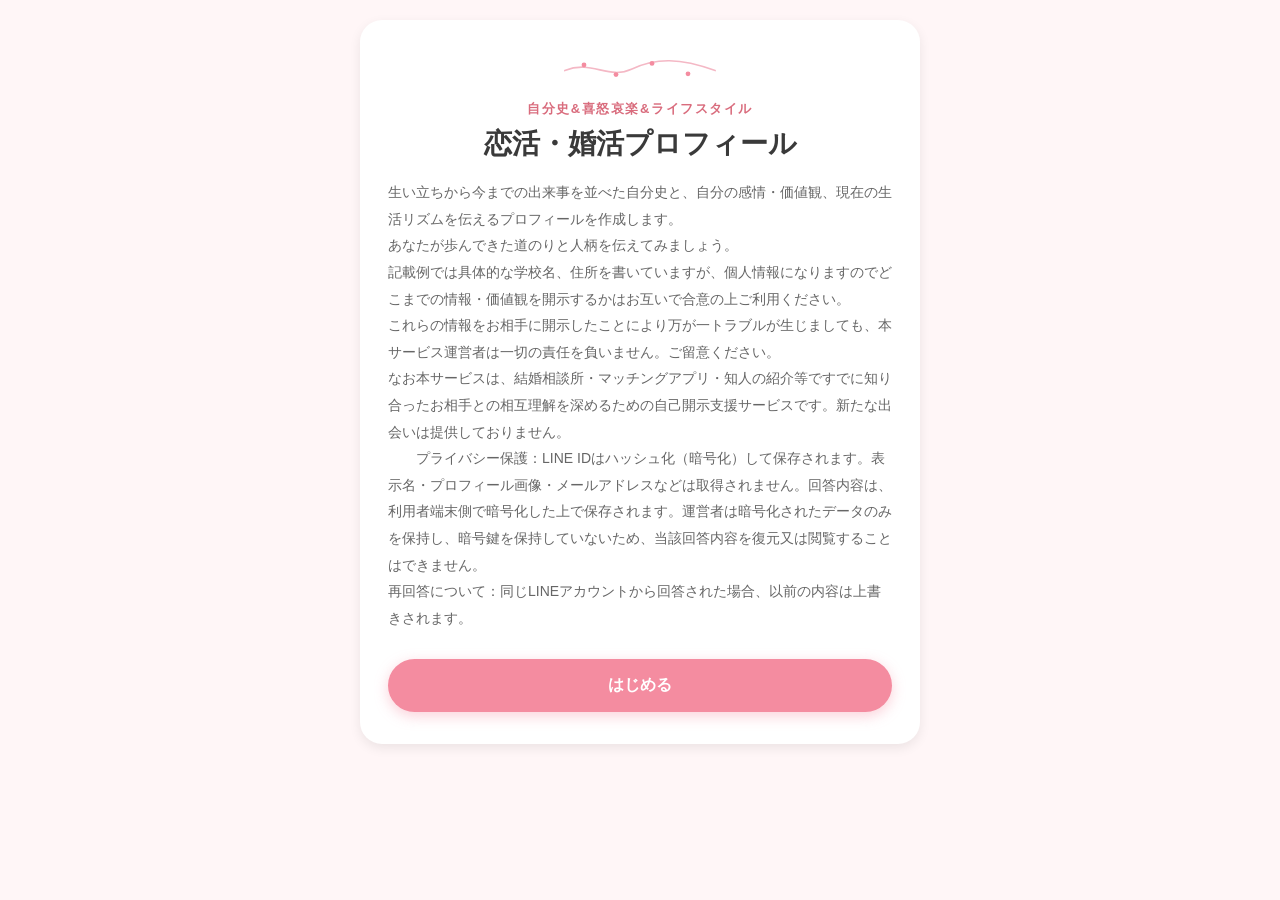
==== commit 8d18d36e: "Update index.html" ====
--- a/index.html
+++ b/index.html
@@ -34,6 +34,8 @@
       <p class="top-desc">
         生い立ちから今までの出来事を並べた自分史と、自分の感情・価値観、現在の生活リズムを伝えるプロフィールを作成します。<br>
         あなたが歩んできた道のりと人柄を伝えてみましょう。<br>
+        記載例では具体的な学校名、住所を書いていますが、個人情報になりますのでどこまでの情報・価値観を開示するかはお互いで合意の上ご利用ください。<br>
+        これらの情報をお相手に開示したことにより万が一トラブルが生じましても、本サービス運営者は一切の責任を負いません。ご留意ください。<br>
         なお本サービスは、結婚相談所・マッチングアプリ・知人の紹介等ですでに知り合ったお相手との相互理解を深めるための自己開示支援サービスです。新たな出会いは提供しておりません。<br>
 　　プライバシー保護：LINE IDはハッシュ化（暗号化）して保存されます。表示名・プロフィール画像・メールアドレスなどは取得されません。回答内容は、利用者端末側で暗号化した上で保存されます。運営者は暗号化されたデータのみを保持し、暗号鍵を保持していないため、当該回答内容を復元又は閲覧することはできません。<br>
       再回答について：同じLINEアカウントから回答された場合、以前の内容は上書きされます。</p>
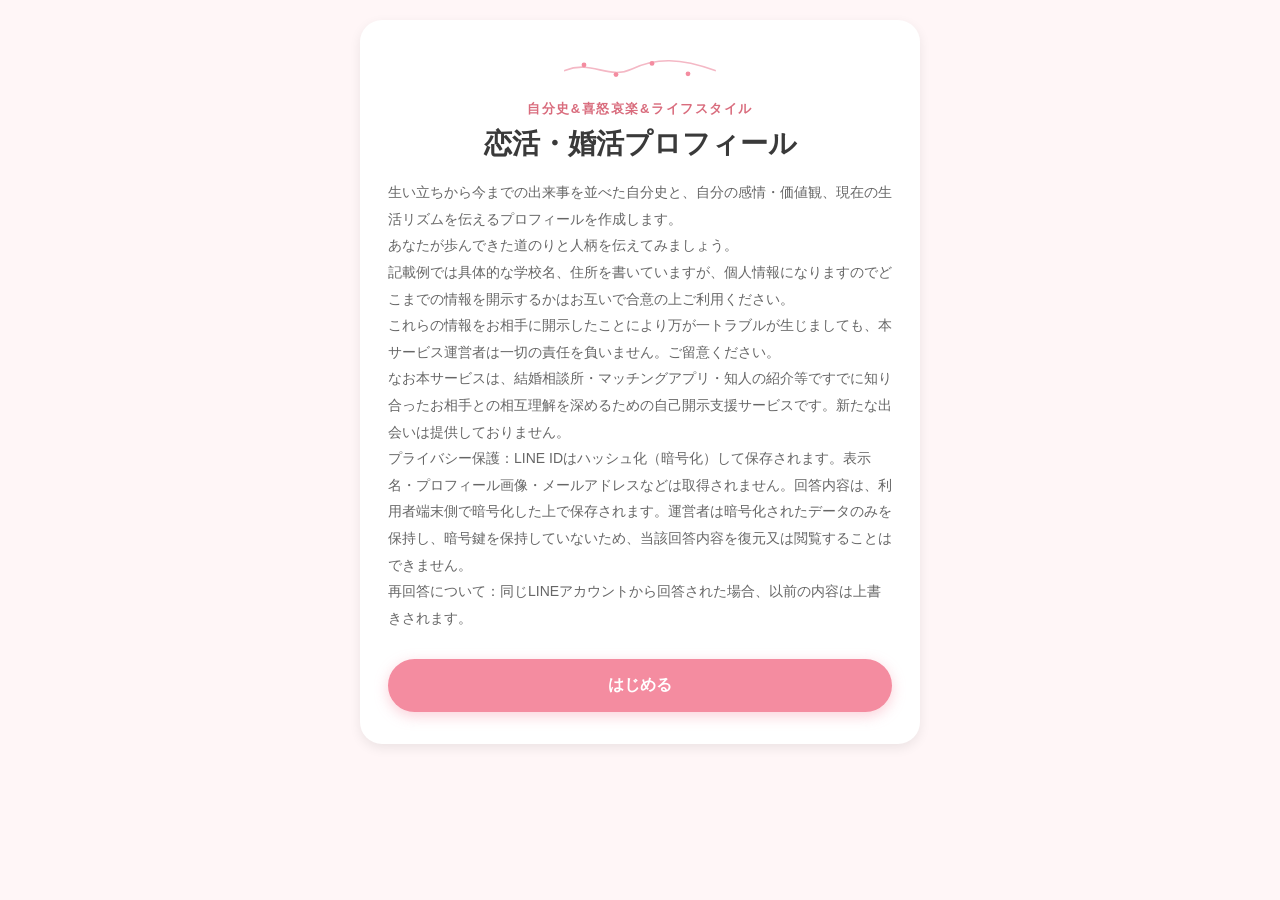
==== commit 8afbe5ae: "Update index.html" ====
--- a/index.html
+++ b/index.html
@@ -34,11 +34,11 @@
       <p class="top-desc">
         生い立ちから今までの出来事を並べた自分史と、自分の感情・価値観、現在の生活リズムを伝えるプロフィールを作成します。<br>
         あなたが歩んできた道のりと人柄を伝えてみましょう。<br>
-        記載例では具体的な学校名、住所を書いていますが、個人情報になりますのでどこまでの情報・価値観を開示するかはお互いで合意の上ご利用ください。<br>
+        記載例では具体的な学校名、住所を書いていますが、個人情報になりますのでどこまでの情報を開示するかはお互いで合意の上ご利用ください。<br>
         これらの情報をお相手に開示したことにより万が一トラブルが生じましても、本サービス運営者は一切の責任を負いません。ご留意ください。<br>
         なお本サービスは、結婚相談所・マッチングアプリ・知人の紹介等ですでに知り合ったお相手との相互理解を深めるための自己開示支援サービスです。新たな出会いは提供しておりません。<br>
-　　プライバシー保護：LINE IDはハッシュ化（暗号化）して保存されます。表示名・プロフィール画像・メールアドレスなどは取得されません。回答内容は、利用者端末側で暗号化した上で保存されます。運営者は暗号化されたデータのみを保持し、暗号鍵を保持していないため、当該回答内容を復元又は閲覧することはできません。<br>
-      再回答について：同じLINEアカウントから回答された場合、以前の内容は上書きされます。</p>
+        プライバシー保護：LINE IDはハッシュ化（暗号化）して保存されます。表示名・プロフィール画像・メールアドレスなどは取得されません。回答内容は、利用者端末側で暗号化した上で保存されます。運営者は暗号化されたデータのみを保持し、暗号鍵を保持していないため、当該回答内容を復元又は閲覧することはできません。<br>
+        再回答について：同じLINEアカウントから回答された場合、以前の内容は上書きされます。</p>
       <button id="startBtn" class="btn-primary" type="button">はじめる</button>
       <button id="resumeBtn" class="btn-ghost hidden" type="button">続きから作成する</button>
     </div>
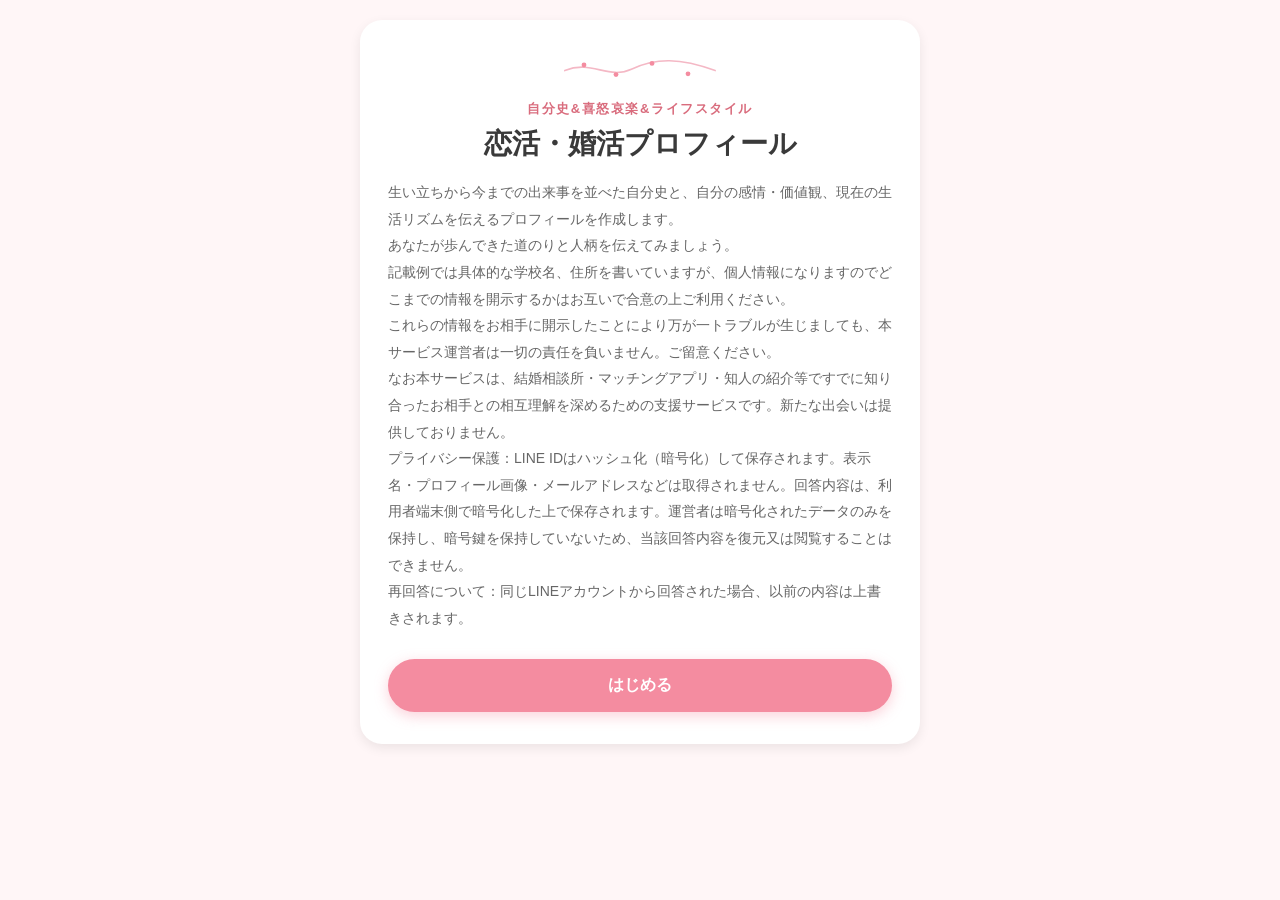
==== commit 1e5995fd: "Update index.html" ====
--- a/index.html
+++ b/index.html
@@ -36,7 +36,7 @@
         あなたが歩んできた道のりと人柄を伝えてみましょう。<br>
         記載例では具体的な学校名、住所を書いていますが、個人情報になりますのでどこまでの情報を開示するかはお互いで合意の上ご利用ください。<br>
         これらの情報をお相手に開示したことにより万が一トラブルが生じましても、本サービス運営者は一切の責任を負いません。ご留意ください。<br>
-        なお本サービスは、結婚相談所・マッチングアプリ・知人の紹介等ですでに知り合ったお相手との相互理解を深めるための自己開示支援サービスです。新たな出会いは提供しておりません。<br>
+        なお本サービスは、結婚相談所・マッチングアプリ・知人の紹介等ですでに知り合ったお相手との相互理解を深めるための支援サービスです。新たな出会いは提供しておりません。<br>
         プライバシー保護：LINE IDはハッシュ化（暗号化）して保存されます。表示名・プロフィール画像・メールアドレスなどは取得されません。回答内容は、利用者端末側で暗号化した上で保存されます。運営者は暗号化されたデータのみを保持し、暗号鍵を保持していないため、当該回答内容を復元又は閲覧することはできません。<br>
         再回答について：同じLINEアカウントから回答された場合、以前の内容は上書きされます。</p>
       <button id="startBtn" class="btn-primary" type="button">はじめる</button>
@@ -70,6 +70,10 @@
         <p class="drag-hint">カード左上の「▲▼」ボタンで、並び順を入れ替えられます。</p>
         <div class="profile-card" id="profileCard">
           <p class="profile-card-label">プロフィール基本情報</p>
+          <label>
+          記載例では具体的な学校名、住所を書いていますが、個人情報になりますのでどこまでの情報を開示するかはお互いで合意の上ご利用ください。<br>
+          これらの情報をお相手に開示したことにより万が一トラブルが生じましても、本サービス運営者は一切の責任を負いません。ご留意ください。<br>
+          </label>
           <div class="profile-row">
             <div class="field field-name">
               <label for="profileName">お名前</label>
@@ -94,7 +98,7 @@
       <div id="sub-torisetsu" class="sub-panel hidden">
         <div class="torisetsu-intro-card">
           <p class="torisetsu-intro-title">喜怒哀楽</p>
-          <p class="torisetsu-intro-desc">喜怒哀楽をテーマに、あなたの感情・価値観・扱い方を伝えましょう。すべて自由記述です。</p>
+          <p class="torisetsu-intro-desc">喜怒哀楽をテーマに、あなたの感情・価値観・扱い方を伝えましょう</p>
         </div>
         <!-- 喜 -->
         <div class="emotion-section emotion-joy">
